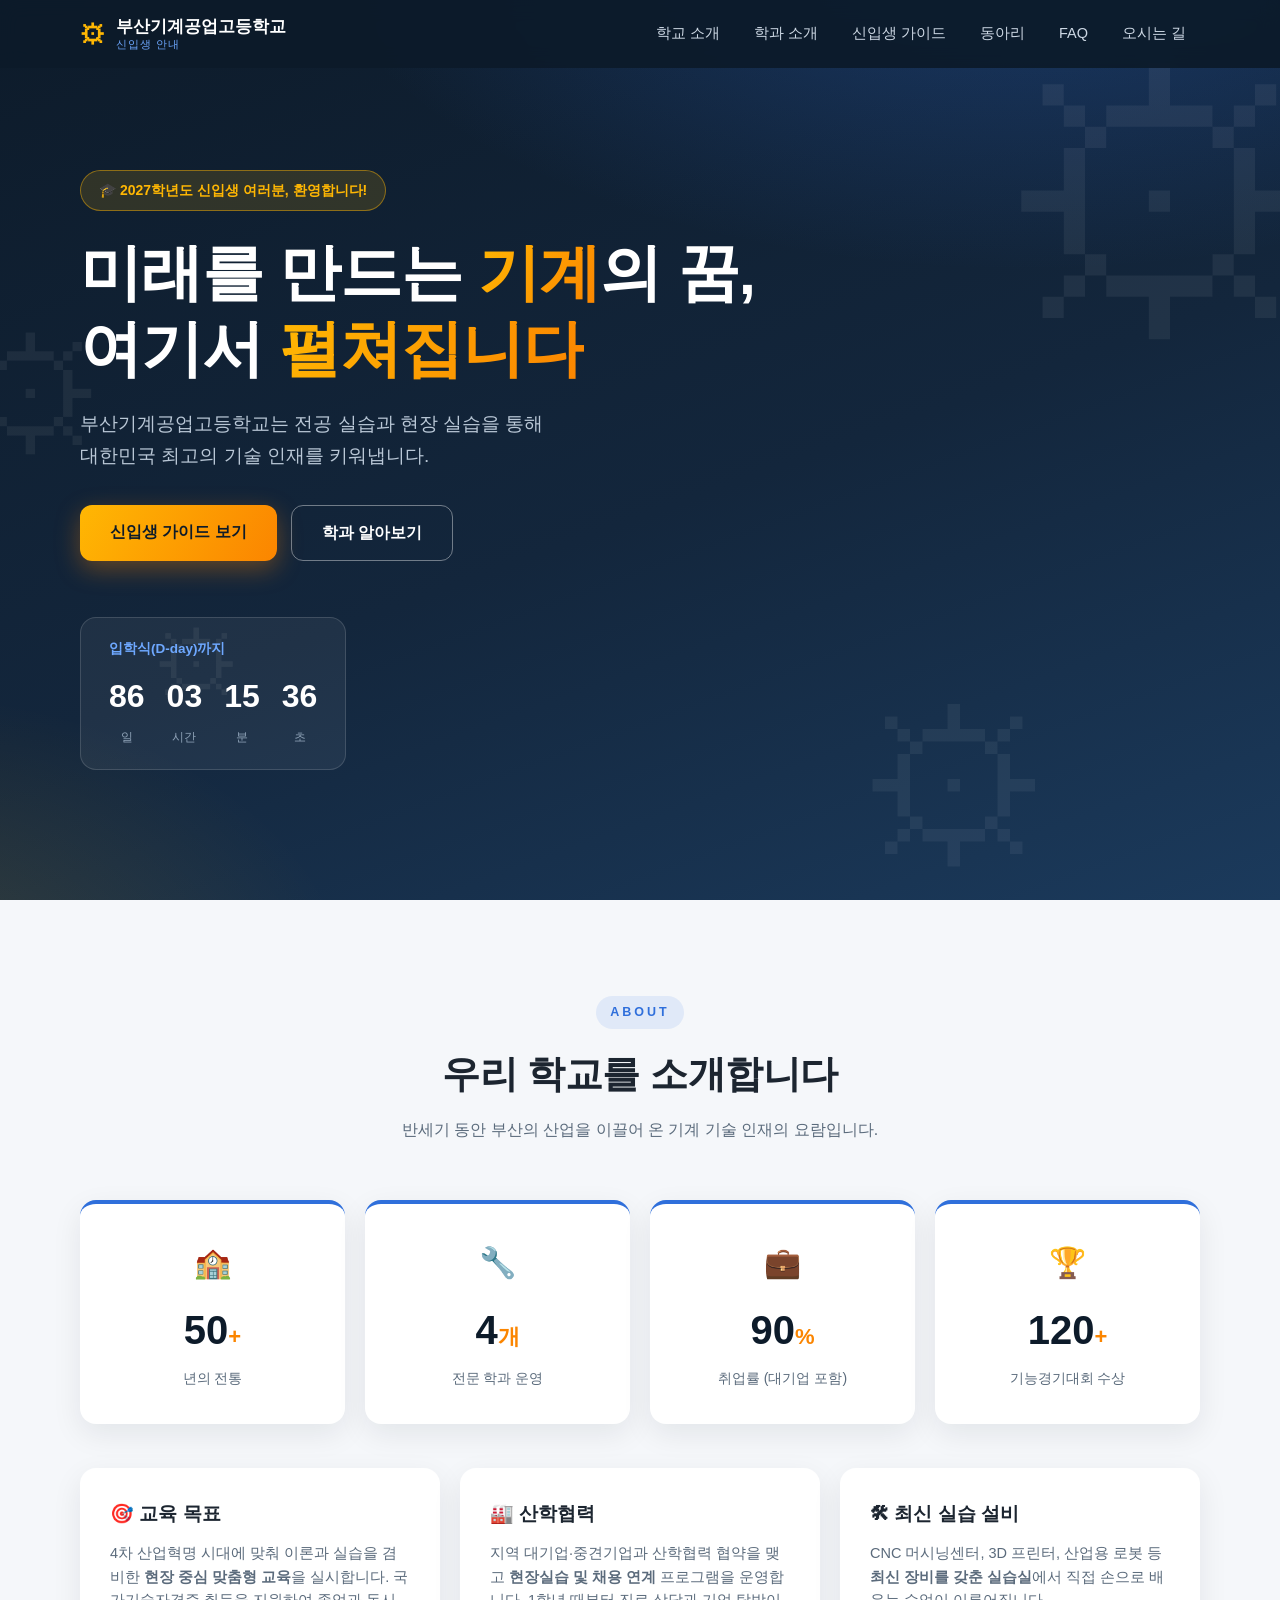
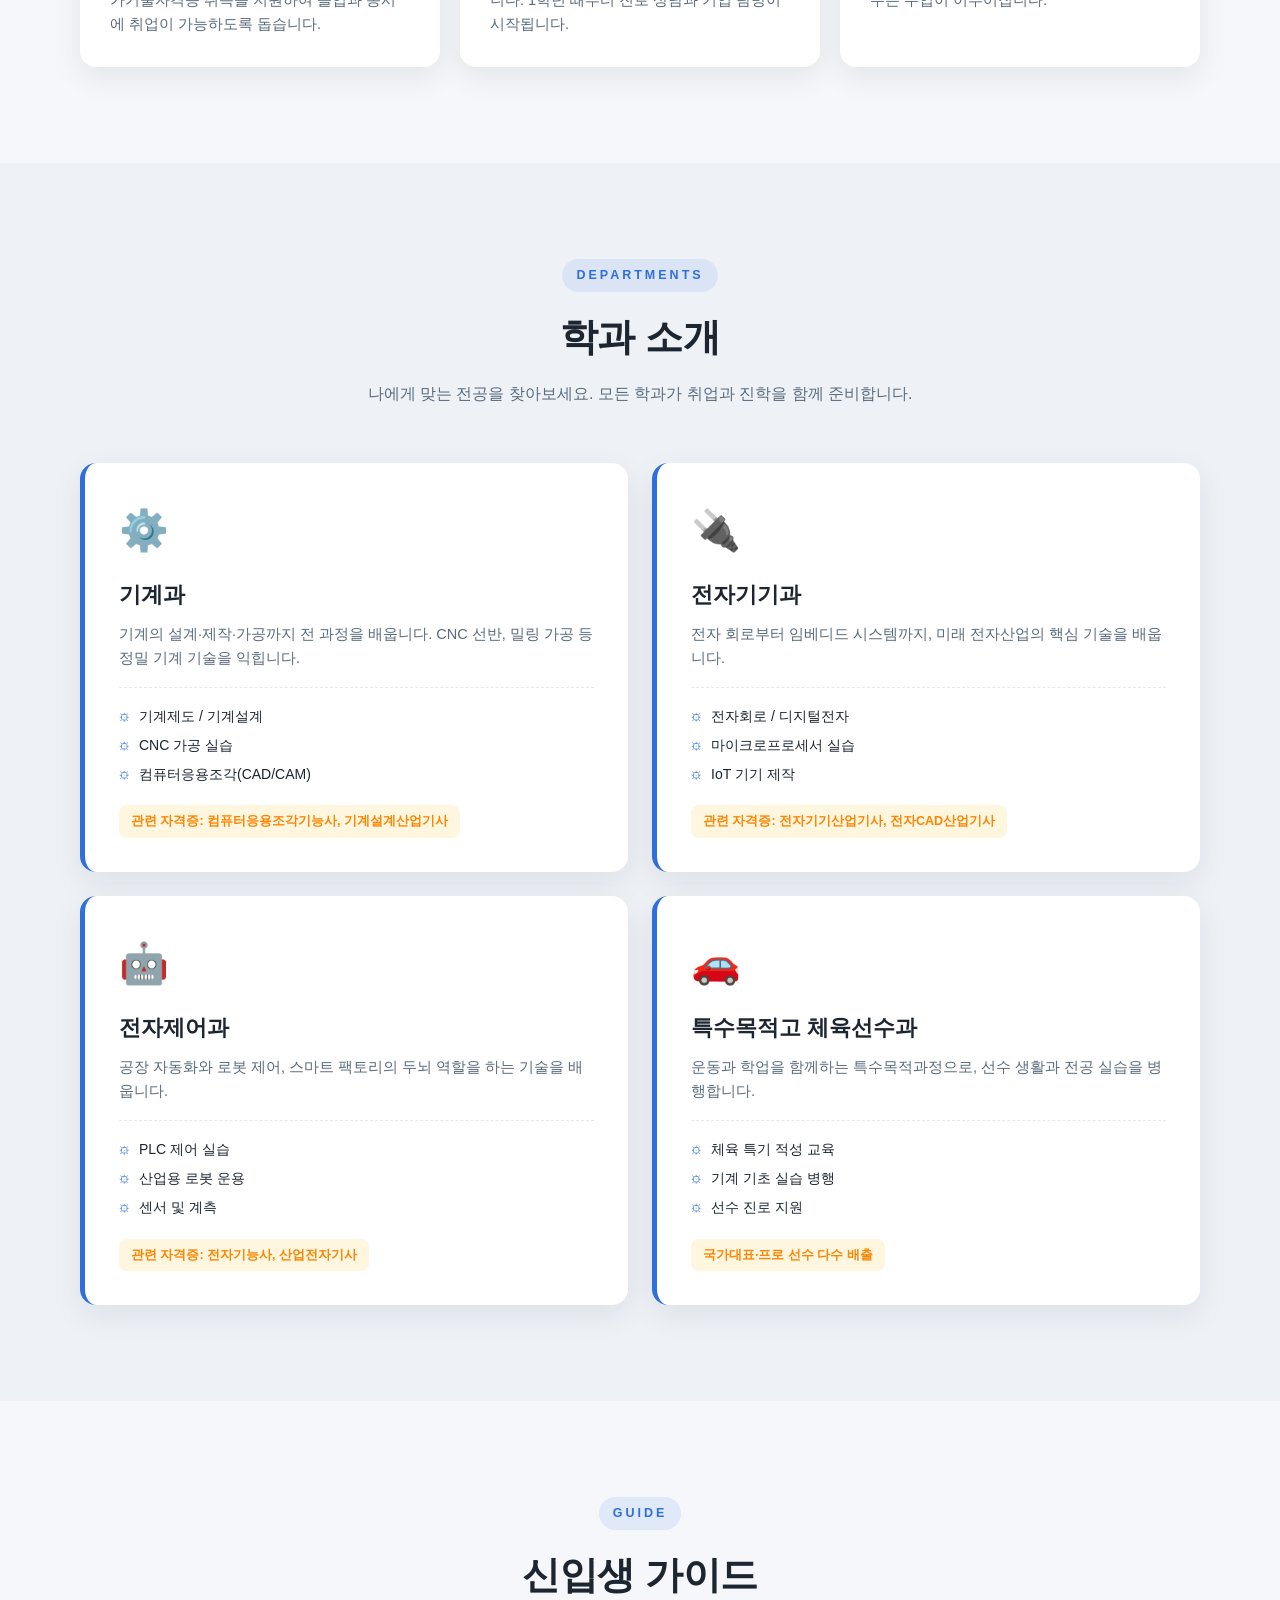
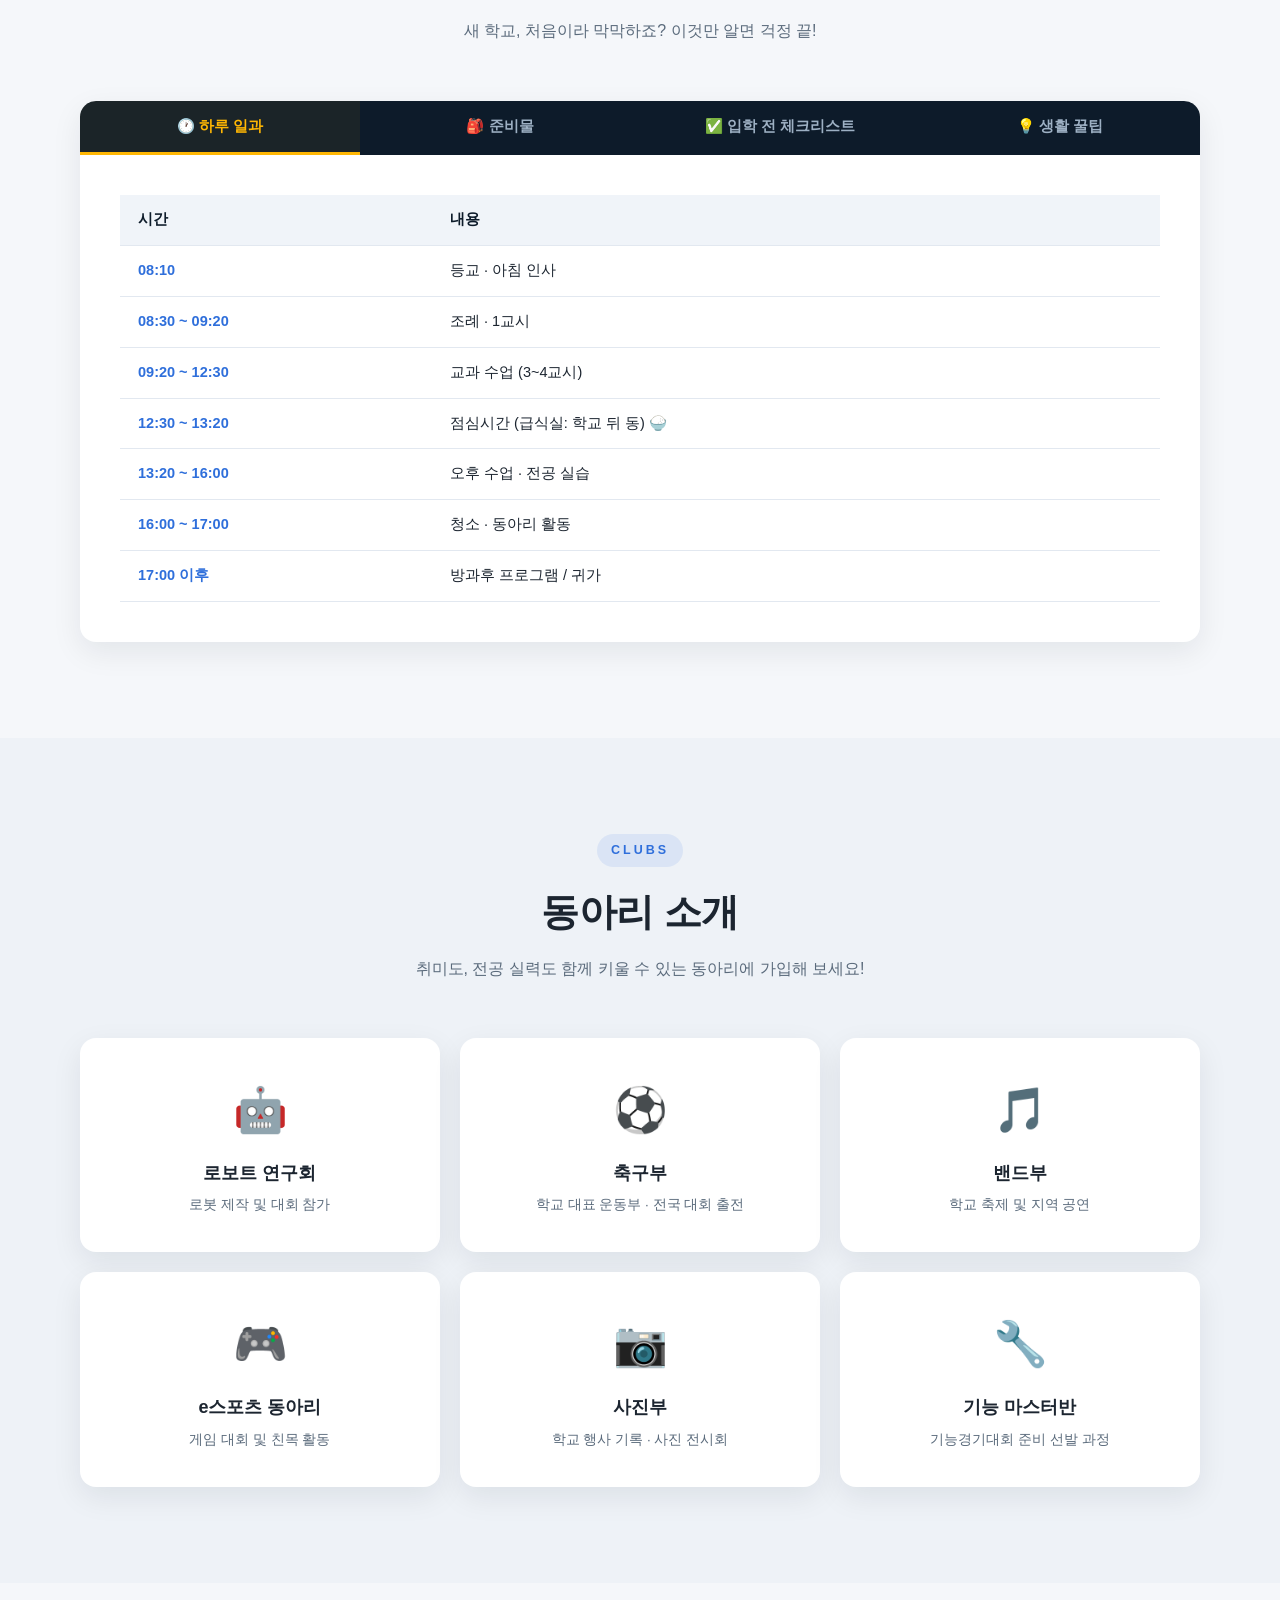
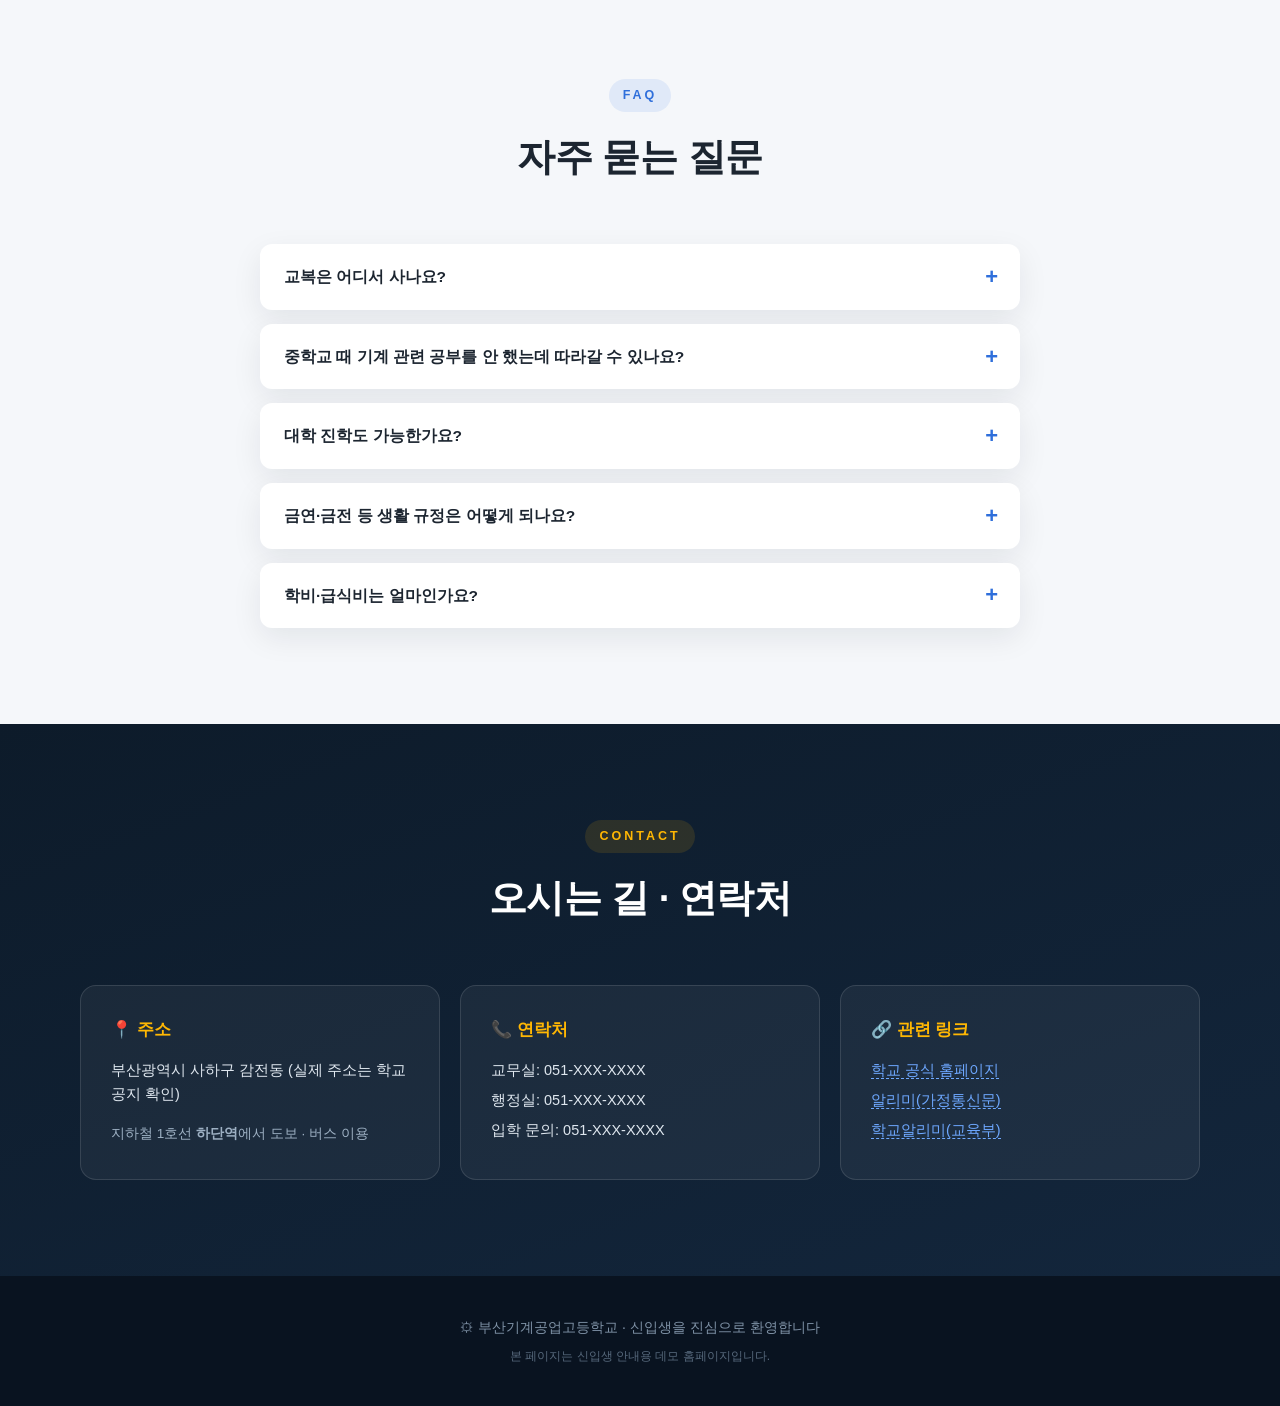
==== index.html @ 3a6fbd71 "Add files via upload" ====
<!DOCTYPE html>
<html lang="ko">
<head>
  <meta charset="UTF-8" />
  <meta name="viewport" content="width=device-width, initial-scale=1.0" />
  <title>부산기계공업고등학교 - 신입생 안내</title>
  <meta name="description" content="부산기계공업고등학교에 입학하는 신입생을 위한 안내 홈페이지" />
  <link rel="stylesheet" href="style.css" />
</head>
<body>

  <!-- ===== 상단 내비게이션 ===== -->
  <header class="navbar" id="navbar">
    <div class="container nav-inner">
      <a href="#home" class="logo">
        <span class="logo-gear">⚙</span>
        <span class="logo-text">부산기계공업고등학교<small>신입생 안내</small></span>
      </a>
      <nav class="nav-menu" id="navMenu">
        <a href="#about" class="nav-link">학교 소개</a>
        <a href="#departments" class="nav-link">학과 소개</a>
        <a href="#guide" class="nav-link">신입생 가이드</a>
        <a href="#clubs" class="nav-link">동아리</a>
        <a href="#faq" class="nav-link">FAQ</a>
        <a href="#contact" class="nav-link">오시는 길</a>
      </nav>
      <button class="hamburger" id="hamburger" aria-label="메뉴 열기">
        <span></span><span></span><span></span>
      </button>
    </div>
  </header>

  <!-- ===== 히어로 ===== -->
  <section class="hero" id="home">
    <div class="hero-gears" aria-hidden="true">
      <span class="gear gear-1">⚙</span>
      <span class="gear gear-2">⚙</span>
      <span class="gear gear-3">⚙</span>
      <span class="gear gear-4">⚙</span>
    </div>
    <div class="container hero-inner">
      <p class="hero-badge">🎓 2027학년도 신입생 여러분, 환영합니다!</p>
      <h1 class="hero-title">
        미래를 만드는 <em>기계</em>의 꿈,<br />
        여기서 <em>펼쳐집니다</em>
      </h1>
      <p class="hero-sub">
        부산기계공업고등학교는 전공 실습과 현장 실습을 통해<br />
        대한민국 최고의 기술 인재를 키워냅니다.
      </p>
      <div class="hero-actions">
        <a href="#guide" class="btn btn-primary">신입생 가이드 보기</a>
        <a href="#departments" class="btn btn-ghost">학과 알아보기</a>
      </div>

      <!-- 개학 카운트다운 -->
      <div class="countdown-box reveal">
        <p class="countdown-label">입학식(D-day)까지</p>
        <div class="countdown" id="countdown">
          <div class="cd-item"><strong id="cdDays">--</strong><span>일</span></div>
          <div class="cd-item"><strong id="cdHours">--</strong><span>시간</span></div>
          <div class="cd-item"><strong id="cdMin">--</strong><span>분</span></div>
          <div class="cd-item"><strong id="cdSec">--</strong><span>초</span></div>
        </div>
      </div>
    </div>
  </section>

  <!-- ===== 학교 소개 ===== -->
  <section class="section" id="about">
    <div class="container">
      <div class="section-head reveal">
        <span class="section-tag">ABOUT</span>
        <h2 class="section-title">우리 학교를 소개합니다</h2>
        <p class="section-desc">
          반세기 동안 부산의 산업을 이끌어 온 기계 기술 인재의 요람입니다.
        </p>
      </div>

      <div class="stats-grid">
        <div class="stat-card reveal">
          <span class="stat-icon">🏫</span>
          <strong class="stat-num" data-count="50">0</strong><span class="stat-plus">+</span>
          <p>년의 전통</p>
        </div>
        <div class="stat-card reveal">
          <span class="stat-icon">🔧</span>
          <strong class="stat-num" data-count="4">0</strong><span class="stat-plus">개</span>
          <p>전문 학과 운영</p>
        </div>
        <div class="stat-card reveal">
          <span class="stat-icon">💼</span>
          <strong class="stat-num" data-count="90">0</strong><span class="stat-plus">%</span>
          <p>취업률 (대기업 포함)</p>
        </div>
        <div class="stat-card reveal">
          <span class="stat-icon">🏆</span>
          <strong class="stat-num" data-count="120">0</strong><span class="stat-plus">+</span>
          <p>기능경기대회 수상</p>
        </div>
      </div>

      <div class="about-grid">
        <div class="about-card reveal">
          <h3>🎯 교육 목표</h3>
          <p>4차 산업혁명 시대에 맞춰 이론과 실습을 겸비한 <strong>현장 중심 맞춤형 교육</strong>을 실시합니다. 국가기술자격증 취득을 지원하여 졸업과 동시에 취업이 가능하도록 돕습니다.</p>
        </div>
        <div class="about-card reveal">
          <h3>🏭 산학협력</h3>
          <p>지역 대기업·중견기업과 산학협력 협약을 맺고 <strong>현장실습 및 채용 연계</strong> 프로그램을 운영합니다. 1학년 때부터 진로 상담과 기업 탐방이 시작됩니다.</p>
        </div>
        <div class="about-card reveal">
          <h3>🛠 최신 실습 설비</h3>
          <p>CNC 머시닝센터, 3D 프린터, 산업용 로봇 등 <strong>최신 장비를 갖춘 실습실</strong>에서 직접 손으로 배우는 수업이 이루어집니다.</p>
        </div>
      </div>
    </div>
  </section>

  <!-- ===== 학과 소개 ===== -->
  <section class="section section-alt" id="departments">
    <div class="container">
      <div class="section-head reveal">
        <span class="section-tag">DEPARTMENTS</span>
        <h2 class="section-title">학과 소개</h2>
        <p class="section-desc">나에게 맞는 전공을 찾아보세요. 모든 학과가 취업과 진학을 함께 준비합니다.</p>
      </div>

      <div class="dept-grid">
        <article class="dept-card reveal">
          <div class="dept-icon">⚙️</div>
          <h3>기계과</h3>
          <p>기계의 설계·제작·가공까지 전 과정을 배웁니다. CNC 선반, 밀링 가공 등 정밀 기계 기술을 익힙니다.</p>
          <ul>
            <li>기계제도 / 기계설계</li>
            <li>CNC 가공 실습</li>
            <li>컴퓨터응용조각(CAD/CAM)</li>
          </ul>
          <span class="dept-tag">관련 자격증: 컴퓨터응용조각기능사, 기계설계산업기사</span>
        </article>

        <article class="dept-card reveal">
          <div class="dept-icon">🔌</div>
          <h3>전자기기과</h3>
          <p>전자 회로부터 임베디드 시스템까지, 미래 전자산업의 핵심 기술을 배웁니다.</p>
          <ul>
            <li>전자회로 / 디지털전자</li>
            <li>마이크로프로세서 실습</li>
            <li>IoT 기기 제작</li>
          </ul>
          <span class="dept-tag">관련 자격증: 전자기기산업기사, 전자CAD산업기사</span>
        </article>

        <article class="dept-card reveal">
          <div class="dept-icon">🤖</div>
          <h3>전자제어과</h3>
          <p>공장 자동화와 로봇 제어, 스마트 팩토리의 두뇌 역할을 하는 기술을 배웁니다.</p>
          <ul>
            <li>PLC 제어 실습</li>
            <li>산업용 로봇 운용</li>
            <li>센서 및 계측</li>
          </ul>
          <span class="dept-tag">관련 자격증: 전자기능사, 산업전자기사</span>
        </article>

        <article class="dept-card reveal">
          <div class="dept-icon">🚗</div>
          <h3>특수목적고 체육선수과</h3>
          <p>운동과 학업을 함께하는 특수목적과정으로, 선수 생활과 전공 실습을 병행합니다.</p>
          <ul>
            <li>체육 특기 적성 교육</li>
            <li>기계 기초 실습 병행</li>
            <li>선수 진로 지원</li>
          </ul>
          <span class="dept-tag">국가대표·프로 선수 다수 배출</span>
        </article>
      </div>
    </div>
  </section>

  <!-- ===== 신입생 가이드 (탭) ===== -->
  <section class="section" id="guide">
    <div class="container">
      <div class="section-head reveal">
        <span class="section-tag">GUIDE</span>
        <h2 class="section-title">신입생 가이드</h2>
        <p class="section-desc">새 학교, 처음이라 막막하죠? 이것만 알면 걱정 끝!</p>
      </div>

      <div class="tabs reveal">
        <div class="tab-buttons" role="tablist">
          <button class="tab-btn active" data-tab="tab1">🕐 하루 일과</button>
          <button class="tab-btn" data-tab="tab2">🎒 준비물</button>
          <button class="tab-btn" data-tab="tab3">✅ 입학 전 체크리스트</button>
          <button class="tab-btn" data-tab="tab4">💡 생활 꿀팁</button>
        </div>

        <div class="tab-panel active" id="tab1">
          <table class="timetable">
            <tr><th>시간</th><th>내용</th></tr>
            <tr><td>08:10</td><td>등교 · 아침 인사</td></tr>
            <tr><td>08:30 ~ 09:20</td><td>조례 · 1교시</td></tr>
            <tr><td>09:20 ~ 12:30</td><td>교과 수업 (3~4교시)</td></tr>
            <tr><td>12:30 ~ 13:20</td><td>점심시간 (급식실: 학교 뒤 동) 🍚</td></tr>
            <tr><td>13:20 ~ 16:00</td><td>오후 수업 · 전공 실습</td></tr>
            <tr><td>16:00 ~ 17:00</td><td>청소 · 동아리 활동</td></tr>
            <tr><td>17:00 이후</td><td>방과후 프로그램 / 귀가</td></tr>
          </table>
        </div>

        <div class="tab-panel" id="tab2">
          <ul class="check-list">
            <li>🏫 교복 (지정 복장 · 겨울/여름)</li>
            <li>👟 실습용 안전화 · 작업복 (실습실 지정)</li>
            <li>📝 필통, 노트 등 기본 문구류</li>
            <li>🪪 신분증, 입학허가서 사본</li>
            <li>💰 급식비 납부 (학교 안내 공지 확인)</li>
            <li>📱 학교 홈페이지 · 알리미 앱 설치</li>
          </ul>
          <p class="tab-note">※ 안전화·작업복은 실습 안전을 위해 반드시 착용해야 합니다!</p>
        </div>

        <div class="tab-panel" id="tab3">
          <ul class="check-list">
            <li>입학식 일시 확인 (본 홈페이지 상단 카운트다운 참고)</li>
            <li>반 배정 결과 확인 (입학생 알리미 공지)</li>
            <li>교복·체육복 주문 (지정 업체, 입학 전 주문)</li>
            <li>예비 중1 → 신입생 오리엔테이션 참석</li>
            <li>기초 학력 진단 자료 제출 (안내문 확인)</li>
            <li>학교 앱 가입 및 학부모 연락처 등록</li>
          </ul>
        </div>

        <div class="tab-panel" id="tab4">
          <div class="tip-grid">
            <div class="tip-card"><strong>🤝 선배에게 물어보기</strong><p>1학년 부장선생님, 담임선생님, 그리고 2·3학년 선배들이 항상 도와줄 준비가 되어 있습니다.</p></div>
            <div class="tip-card"><strong>🥘 급식 신청</strong><p>월초에 급식 신청을 하며, 잔반 줄이기 캠페인에 함께 참여해 주세요.</p></div>
            <div class="tip-card"><strong>🛡 안전 수칙</strong><p>실습실에서는 지정된 보호구를 반드시 착용하고 선생님 지시를 따라야 합니다.</p></div>
            <div class="tip-card"><strong>📚 자격증 미리 준비</strong><p>1학년 때부터 방과후 자격증반을 활용하면 졸업 전 취업이 한결 수월해집니다.</p></div>
          </div>
        </div>
      </div>
    </div>
  </section>

  <!-- ===== 동아리 ===== -->
  <section class="section section-alt" id="clubs">
    <div class="container">
      <div class="section-head reveal">
        <span class="section-tag">CLUBS</span>
        <h2 class="section-title">동아리 소개</h2>
        <p class="section-desc">취미도, 전공 실력도 함께 키울 수 있는 동아리에 가입해 보세요!</p>
      </div>

      <div class="club-grid">
        <div class="club-card reveal"><span class="club-emoji">🤖</span><h3>로보트 연구회</h3><p>로봇 제작 및 대회 참가</p></div>
        <div class="club-card reveal"><span class="club-emoji">⚽</span><h3>축구부</h3><p>학교 대표 운동부 · 전국 대회 출전</p></div>
        <div class="club-card reveal"><span class="club-emoji">🎵</span><h3>밴드부</h3><p>학교 축제 및 지역 공연</p></div>
        <div class="club-card reveal"><span class="club-emoji">🎮</span><h3>e스포츠 동아리</h3><p>게임 대회 및 친목 활동</p></div>
        <div class="club-card reveal"><span class="club-emoji">📷</span><h3>사진부</h3><p>학교 행사 기록 · 사진 전시회</p></div>
        <div class="club-card reveal"><span class="club-emoji">🔧</span><h3>기능 마스터반</h3><p>기능경기대회 준비 선발 과정</p></div>
      </div>
    </div>
  </section>

  <!-- ===== FAQ ===== -->
  <section class="section" id="faq">
    <div class="container container-narrow">
      <div class="section-head reveal">
        <span class="section-tag">FAQ</span>
        <h2 class="section-title">자주 묻는 질문</h2>
      </div>

      <div class="faq-list">
        <details class="faq-item reveal">
          <summary>교복은 어디서 사나요?</summary>
          <p>입학 전 학교에서 안내하는 지정 업체를 통해 주문합니다. 입학식 전 오리엔테이션 때 자세한 안내가 이루어지니 공지를 확인해 주세요.</p>
        </details>
        <details class="faq-item reveal">
          <summary>중학교 때 기계 관련 공부를 안 했는데 따라갈 수 있나요?</summary>
          <p>걱정하지 마세요! 1학년 때 기초 과정부터 차근차근 배우며, 실습 중심 수업으로 누구나 쉽게 시작할 수 있습니다.</p>
        </details>
        <details class="faq-item reveal">
          <summary>대학 진학도 가능한가요?</summary>
          <p>네. 취업과 진학을 모두 지원합니다. 산업기사 자격 취득 시 대학 입시 가점·특전이 있으며, 매년 대학 진학생도 배출하고 있습니다.</p>
        </details>
        <details class="faq-item reveal">
          <summary>금연·금전 등 생활 규정은 어떻게 되나요?</summary>
          <p>흡연·음주·전자담배는 절대 금지이며, 학교 내 전자기기 사용은 담임 선생님 안내에 따릅니다. 자세한 사항은 학생생활규정을 참고하세요.</p>
        </details>
        <details class="faq-item reveal">
          <summary>학비·급식비는 얼마인가요?</summary>
          <p>고교 무상교육 정책에 따라 수업료는 무상이며, 급식비만 학기 초에 납부합니다. 세부 금액은 입학 전 안내문을 확인해 주세요.</p>
        </details>
      </div>
    </div>
  </section>

  <!-- ===== 오시는 길 / 연락처 ===== -->
  <section class="section section-dark" id="contact">
    <div class="container">
      <div class="section-head reveal">
        <span class="section-tag">CONTACT</span>
        <h2 class="section-title">오시는 길 · 연락처</h2>
      </div>

      <div class="contact-grid">
        <div class="contact-card reveal">
          <h3>📍 주소</h3>
          <p>부산광역시 사하구 감전동 (실제 주소는 학교 공지 확인)</p>
          <p class="contact-sub">지하철 1호선 <strong>하단역</strong>에서 도보 · 버스 이용</p>
        </div>
        <div class="contact-card reveal">
          <h3>📞 연락처</h3>
          <ul>
            <li>교무실: 051-XXX-XXXX</li>
            <li>행정실: 051-XXX-XXXX</li>
            <li>입학 문의: 051-XXX-XXXX</li>
          </ul>
        </div>
        <div class="contact-card reveal">
          <h3>🔗 관련 링크</h3>
          <ul>
            <li><a href="#" class="link">학교 공식 홈페이지</a></li>
            <li><a href="#" class="link">알리미(가정통신문)</a></li>
            <li><a href="#" class="link">학교알리미(교육부)</a></li>
          </ul>
        </div>
      </div>
    </div>
  </section>

  <!-- ===== 푸터 ===== -->
  <footer class="footer">
    <div class="container">
      <p>⚙ 부산기계공업고등학교 · 신입생을 진심으로 환영합니다</p>
      <p class="footer-sub">본 페이지는 신입생 안내용 데모 홈페이지입니다.</p>
    </div>
  </footer>

  <button class="to-top" id="toTop" aria-label="맨 위로">↑</button>

  <script src="script.js"></script>
</body>
</html>
---- style.css ----
/* =========================================
   부산기계공업고등학교 신입생 안내 홈페이지
   ========================================= */
:root {
  --navy: #0d1b2a;
  --navy-2: #13263c;
  --steel: #1b3a5c;
  --blue: #2f6fdb;
  --blue-light: #6ea8ff;
  --amber: #ffb703;
  --amber-dark: #fb8500;
  --bg: #f5f7fa;
  --card: #ffffff;
  --text: #1c2530;
  --text-sub: #5b6b7c;
  --line: #e2e8f0;
  --radius: 16px;
  --shadow: 0 10px 30px rgba(13, 27, 42, 0.08);
}

* { margin: 0; padding: 0; box-sizing: border-box; }

html { scroll-behavior: smooth; }

body {
  font-family: "Pretendard", "Noto Sans KR", -apple-system, "Malgun Gothic", sans-serif;
  color: var(--text);
  background: var(--bg);
  line-height: 1.65;
}

img { max-width: 100%; }
a { text-decoration: none; color: inherit; }
ul { list-style: none; }

.container {
  width: min(1120px, 92%);
  margin: 0 auto;
}
.container-narrow { width: min(760px, 92%); }

/* ===== 내비게이션 ===== */
.navbar {
  position: fixed;
  top: 0; left: 0; right: 0;
  z-index: 100;
  background: rgba(13, 27, 42, 0.92);
  backdrop-filter: blur(10px);
  transition: box-shadow 0.3s, background 0.3s;
}
.navbar.scrolled { box-shadow: 0 4px 20px rgba(0, 0, 0, 0.35); }

.nav-inner {
  display: flex;
  align-items: center;
  justify-content: space-between;
  height: 68px;
}

.logo {
  display: flex;
  align-items: center;
  gap: 10px;
  color: #fff;
  font-weight: 700;
}
.logo-gear {
  font-size: 26px;
  color: var(--amber);
  display: inline-block;
  animation: spin 8s linear infinite;
}
@keyframes spin { to { transform: rotate(360deg); } }

.logo-text { font-size: 17px; line-height: 1.2; display: flex; flex-direction: column; }
.logo-text small { font-size: 11px; font-weight: 400; color: var(--blue-light); letter-spacing: 1px; }

.nav-menu { display: flex; gap: 6px; }
.nav-link {
  color: #cdd8e4;
  font-size: 14.5px;
  font-weight: 500;
  padding: 8px 14px;
  border-radius: 8px;
  transition: color 0.2s, background 0.2s;
}
.nav-link:hover { color: #fff; background: rgba(255, 255, 255, 0.08); }
.nav-link.active { color: var(--amber); }

.hamburger {
  display: none;
  flex-direction: column;
  gap: 5px;
  background: none;
  border: none;
  cursor: pointer;
  padding: 8px;
}
.hamburger span {
  width: 24px; height: 2.5px;
  background: #fff;
  border-radius: 2px;
  transition: 0.3s;
}
.hamburger.open span:nth-child(1) { transform: translateY(7.5px) rotate(45deg); }
.hamburger.open span:nth-child(2) { opacity: 0; }
.hamburger.open span:nth-child(3) { transform: translateY(-7.5px) rotate(-45deg); }

/* ===== 히어로 ===== */
.hero {
  position: relative;
  min-height: 100vh;
  display: flex;
  align-items: center;
  background:
    radial-gradient(1200px 600px at 80% -10%, rgba(47, 111, 219, 0.35), transparent 60%),
    radial-gradient(800px 500px at -10% 110%, rgba(255, 183, 3, 0.15), transparent 60%),
    linear-gradient(160deg, var(--navy) 0%, var(--navy-2) 55%, var(--steel) 100%);
  color: #fff;
  overflow: hidden;
  padding: 120px 0 80px;
}

.hero-gears { position: absolute; inset: 0; pointer-events: none; }
.gear {
  position: absolute;
  color: rgba(255, 255, 255, 0.06);
  animation: spin 30s linear infinite;
}
.gear-1 { font-size: 340px; top: -80px; right: -60px; }
.gear-2 { font-size: 200px; bottom: -50px; right: 220px; animation-direction: reverse; animation-duration: 22s; }
.gear-3 { font-size: 150px; top: 30%; left: -40px; animation-duration: 26s; }
.gear-4 { font-size: 90px; bottom: 18%; left: 12%; animation-direction: reverse; animation-duration: 18s; }

.hero-inner { position: relative; z-index: 1; }

.hero-badge {
  display: inline-block;
  background: rgba(255, 183, 3, 0.14);
  border: 1px solid rgba(255, 183, 3, 0.45);
  color: var(--amber);
  font-size: 14px;
  font-weight: 600;
  padding: 8px 18px;
  border-radius: 999px;
  margin-bottom: 24px;
}

.hero-title {
  font-size: clamp(34px, 6vw, 62px);
  font-weight: 800;
  line-height: 1.22;
  letter-spacing: -1px;
}
.hero-title em {
  font-style: normal;
  color: var(--amber);
  background: linear-gradient(120deg, var(--amber), var(--amber-dark));
  -webkit-background-clip: text;
  background-clip: text;
  -webkit-text-fill-color: transparent;
}

.hero-sub {
  margin-top: 22px;
  font-size: clamp(15px, 2vw, 19px);
  color: #b9c7d6;
}

.hero-actions { display: flex; gap: 14px; margin-top: 34px; flex-wrap: wrap; }

.btn {
  display: inline-block;
  padding: 14px 30px;
  border-radius: 12px;
  font-size: 15.5px;
  font-weight: 700;
  transition: transform 0.2s, box-shadow 0.2s, background 0.2s;
}
.btn-primary {
  background: linear-gradient(120deg, var(--amber), var(--amber-dark));
  color: var(--navy);
  box-shadow: 0 8px 24px rgba(251, 133, 0, 0.35);
}
.btn-primary:hover { transform: translateY(-3px); box-shadow: 0 12px 30px rgba(251, 133, 0, 0.45); }
.btn-ghost {
  border: 1.5px solid rgba(255, 255, 255, 0.4);
  color: #fff;
}
.btn-ghost:hover { background: rgba(255, 255, 255, 0.1); transform: translateY(-3px); }

/* 카운트다운 */
.countdown-box {
  margin-top: 56px;
  display: inline-block;
  background: rgba(255, 255, 255, 0.06);
  border: 1px solid rgba(255, 255, 255, 0.14);
  border-radius: var(--radius);
  padding: 20px 28px;
}
.countdown-label { font-size: 13.5px; color: var(--blue-light); font-weight: 600; margin-bottom: 10px; }
.countdown { display: flex; gap: 22px; }
.cd-item { text-align: center; }
.cd-item strong {
  display: block;
  font-size: 32px;
  font-weight: 800;
  color: #fff;
  font-variant-numeric: tabular-nums;
}
.cd-item span { font-size: 12px; color: #8fa3b8; }

/* ===== 공통 섹션 ===== */
.section { padding: 96px 0; }
.section-alt { background: #eef2f7; }
.section-dark {
  background: linear-gradient(160deg, var(--navy), var(--navy-2));
  color: #dfe7ef;
}
.section-dark .section-title { color: #fff; }
.section-dark .section-desc { color: #9db0c3; }

.section-head { text-align: center; margin-bottom: 56px; }
.section-tag {
  display: inline-block;
  font-size: 12.5px;
  font-weight: 800;
  letter-spacing: 3px;
  color: var(--blue);
  background: rgba(47, 111, 219, 0.1);
  padding: 6px 14px;
  border-radius: 999px;
  margin-bottom: 14px;
}
.section-dark .section-tag { color: var(--amber); background: rgba(255, 183, 3, 0.12); }
.section-title { font-size: clamp(26px, 4vw, 38px); font-weight: 800; letter-spacing: -0.5px; }
.section-desc { margin-top: 12px; color: var(--text-sub); font-size: 16px; }

/* ===== 학교 소개 ===== */
.stats-grid {
  display: grid;
  grid-template-columns: repeat(4, 1fr);
  gap: 20px;
  margin-bottom: 44px;
}
.stat-card {
  background: var(--card);
  border-radius: var(--radius);
  box-shadow: var(--shadow);
  text-align: center;
  padding: 34px 16px;
  border-top: 4px solid var(--blue);
  transition: transform 0.25s;
}
.stat-card:hover { transform: translateY(-6px); }
.stat-icon { font-size: 30px; display: block; margin-bottom: 10px; }
.stat-num { font-size: 40px; font-weight: 800; color: var(--navy); font-variant-numeric: tabular-nums; }
.stat-plus { font-size: 22px; font-weight: 800; color: var(--amber-dark); }
.stat-card p { color: var(--text-sub); font-size: 14px; margin-top: 4px; }

.about-grid {
  display: grid;
  grid-template-columns: repeat(3, 1fr);
  gap: 20px;
}
.about-card {
  background: var(--card);
  border-radius: var(--radius);
  box-shadow: var(--shadow);
  padding: 30px;
  transition: transform 0.25s;
}
.about-card:hover { transform: translateY(-6px); }
.about-card h3 { font-size: 19px; margin-bottom: 12px; }
.about-card p { font-size: 14.5px; color: var(--text-sub); }

/* ===== 학과 소개 ===== */
.dept-grid {
  display: grid;
  grid-template-columns: repeat(2, 1fr);
  gap: 24px;
}
.dept-card {
  background: var(--card);
  border-radius: var(--radius);
  box-shadow: var(--shadow);
  padding: 34px;
  border-left: 5px solid var(--blue);
  transition: transform 0.25s, border-color 0.25s;
}
.dept-card:hover { transform: translateY(-6px); border-left-color: var(--amber); }
.dept-icon { font-size: 40px; margin-bottom: 14px; }
.dept-card h3 { font-size: 22px; margin-bottom: 10px; }
.dept-card > p { font-size: 14.5px; color: var(--text-sub); margin-bottom: 16px; }
.dept-card ul {
  border-top: 1px dashed var(--line);
  padding-top: 14px;
  margin-bottom: 16px;
}
.dept-card li {
  font-size: 14px;
  color: var(--text);
  padding: 3px 0 3px 20px;
  position: relative;
}
.dept-card li::before {
  content: "⚙";
  position: absolute;
  left: 0;
  font-size: 11px;
  color: var(--blue);
  top: 6px;
}
.dept-tag {
  display: inline-block;
  font-size: 12.5px;
  font-weight: 600;
  color: var(--amber-dark);
  background: rgba(255, 183, 3, 0.12);
  padding: 6px 12px;
  border-radius: 8px;
}

/* ===== 신입생 가이드 (탭) ===== */
.tabs { background: var(--card); border-radius: var(--radius); box-shadow: var(--shadow); overflow: hidden; }
.tab-buttons {
  display: flex;
  flex-wrap: wrap;
  background: var(--navy);
}
.tab-btn {
  flex: 1;
  min-width: 140px;
  padding: 16px 10px;
  background: none;
  border: none;
  color: #9db0c3;
  font-size: 14.5px;
  font-weight: 700;
  font-family: inherit;
  cursor: pointer;
  transition: 0.25s;
  border-bottom: 3px solid transparent;
}
.tab-btn:hover { color: #fff; background: rgba(255, 255, 255, 0.05); }
.tab-btn.active { color: var(--amber); border-bottom-color: var(--amber); background: rgba(255, 183, 3, 0.06); }

.tab-panel { display: none; padding: 40px; animation: fadeIn 0.35s ease; }
.tab-panel.active { display: block; }
@keyframes fadeIn { from { opacity: 0; transform: translateY(8px); } to { opacity: 1; transform: none; } }

.timetable { width: 100%; border-collapse: collapse; }
.timetable th, .timetable td {
  padding: 13px 18px;
  text-align: left;
  font-size: 14.5px;
  border-bottom: 1px solid var(--line);
}
.timetable th { background: #f0f4f9; color: var(--navy); font-weight: 700; }
.timetable tr:hover td { background: #f8fafc; }
.timetable td:first-child { font-weight: 700; color: var(--blue); white-space: nowrap; width: 30%; }

.check-list li {
  padding: 11px 14px;
  border-radius: 10px;
  font-size: 15px;
  transition: background 0.2s;
}
.check-list li:hover { background: #f0f4f9; }
.check-list li:nth-child(odd) { background: #f7f9fc; }
.tab-note { margin-top: 14px; font-size: 13.5px; color: var(--amber-dark); font-weight: 600; }

.tip-grid { display: grid; grid-template-columns: repeat(2, 1fr); gap: 16px; }
.tip-card {
  background: #f7f9fc;
  border: 1px solid var(--line);
  border-radius: 12px;
  padding: 20px;
}
.tip-card strong { display: block; margin-bottom: 6px; font-size: 15px; }
.tip-card p { font-size: 13.5px; color: var(--text-sub); }

/* ===== 동아리 ===== */
.club-grid {
  display: grid;
  grid-template-columns: repeat(3, 1fr);
  gap: 20px;
}
.club-card {
  background: var(--card);
  border-radius: var(--radius);
  box-shadow: var(--shadow);
  text-align: center;
  padding: 36px 20px;
  transition: transform 0.25s, box-shadow 0.25s;
}
.club-card:hover { transform: translateY(-8px); box-shadow: 0 16px 40px rgba(13, 27, 42, 0.14); }
.club-emoji { font-size: 44px; display: block; margin-bottom: 12px; }
.club-card h3 { font-size: 18px; margin-bottom: 6px; }
.club-card p { font-size: 13.5px; color: var(--text-sub); }

/* ===== FAQ ===== */
.faq-list { display: flex; flex-direction: column; gap: 14px; }
.faq-item {
  background: var(--card);
  border-radius: 12px;
  box-shadow: var(--shadow);
  overflow: hidden;
}
.faq-item summary {
  padding: 20px 24px;
  font-weight: 700;
  font-size: 15.5px;
  cursor: pointer;
  list-style: none;
  position: relative;
  padding-right: 52px;
  user-select: none;
}
.faq-item summary::-webkit-details-marker { display: none; }
.faq-item summary::after {
  content: "+";
  position: absolute;
  right: 22px;
  top: 50%;
  transform: translateY(-50%);
  font-size: 22px;
  color: var(--blue);
  transition: transform 0.25s;
}
.faq-item[open] summary::after { content: "−"; }
.faq-item p {
  padding: 0 24px 22px;
  font-size: 14.5px;
  color: var(--text-sub);
}

/* ===== 오시는 길 ===== */
.contact-grid {
  display: grid;
  grid-template-columns: repeat(3, 1fr);
  gap: 20px;
}
.contact-card {
  background: rgba(255, 255, 255, 0.05);
  border: 1px solid rgba(255, 255, 255, 0.12);
  border-radius: var(--radius);
  padding: 30px;
}
.contact-card h3 { font-size: 17px; color: var(--amber); margin-bottom: 12px; }
.contact-card p, .contact-card li { font-size: 14.5px; padding: 3px 0; }
.contact-sub { margin-top: 10px; color: #9db0c3; font-size: 13.5px !important; }
.link { color: var(--blue-light); border-bottom: 1px dashed var(--blue-light); }
.link:hover { color: var(--amber); border-color: var(--amber); }

/* ===== 푸터 ===== */
.footer {
  background: #091320;
  color: #7f92a6;
  text-align: center;
  padding: 40px 0;
  font-size: 14px;
}
.footer-sub { font-size: 12px; margin-top: 8px; color: #57697c; }

/* ===== 맨 위로 버튼 ===== */
.to-top {
  position: fixed;
  right: 26px;
  bottom: 26px;
  width: 48px; height: 48px;
  border: none;
  border-radius: 50%;
  background: var(--amber);
  color: var(--navy);
  font-size: 20px;
  font-weight: 800;
  cursor: pointer;
  opacity: 0;
  visibility: hidden;
  transform: translateY(10px);
  transition: 0.3s;
  box-shadow: 0 8px 20px rgba(251, 133, 0, 0.4);
  z-index: 90;
}
.to-top.show { opacity: 1; visibility: visible; transform: none; }
.to-top:hover { background: var(--amber-dark); }

/* ===== 스크롤 리빌 ===== */
.reveal {
  opacity: 0;
  transform: translateY(28px);
  transition: opacity 0.7s ease, transform 0.7s ease;
}
.reveal.visible { opacity: 1; transform: none; }

/* ===== 반응형 ===== */
@media (max-width: 900px) {
  .stats-grid, .about-grid, .contact-grid { grid-template-columns: repeat(2, 1fr); }
  .club-grid { grid-template-columns: repeat(2, 1fr); }
}

@media (max-width: 720px) {
  .hamburger { display: flex; }
  .nav-menu {
    position: fixed;
    top: 68px; left: 0; right: 0;
    flex-direction: column;
    background: var(--navy);
    padding: 16px 20px 24px;
    gap: 4px;
    transform: translateY(-130%);
    transition: transform 0.35s ease;
    box-shadow: 0 16px 30px rgba(0, 0, 0, 0.4);
  }
  .nav-menu.open { transform: none; }
  .nav-link { padding: 13px 16px; font-size: 15.5px; }

  .dept-grid, .tip-grid { grid-template-columns: 1fr; }
  .stats-grid { grid-template-columns: repeat(2, 1fr); gap: 14px; }
  .about-grid { grid-template-columns: 1fr; }
  .countdown { gap: 14px; }
  .cd-item strong { font-size: 26px; }
  .tab-panel { padding: 24px 18px; }
  .section { padding: 72px 0; }
  .hero { padding: 130px 0 60px; }
}

@media (max-width: 480px) {
  .stats-grid { grid-template-columns: 1fr 1fr; }
  .club-grid { grid-template-columns: 1fr; }
  .contact-grid { grid-template-columns: 1fr; }
  .logo-text { font-size: 14px; }
  .hero-actions .btn { width: 100%; text-align: center; }
}
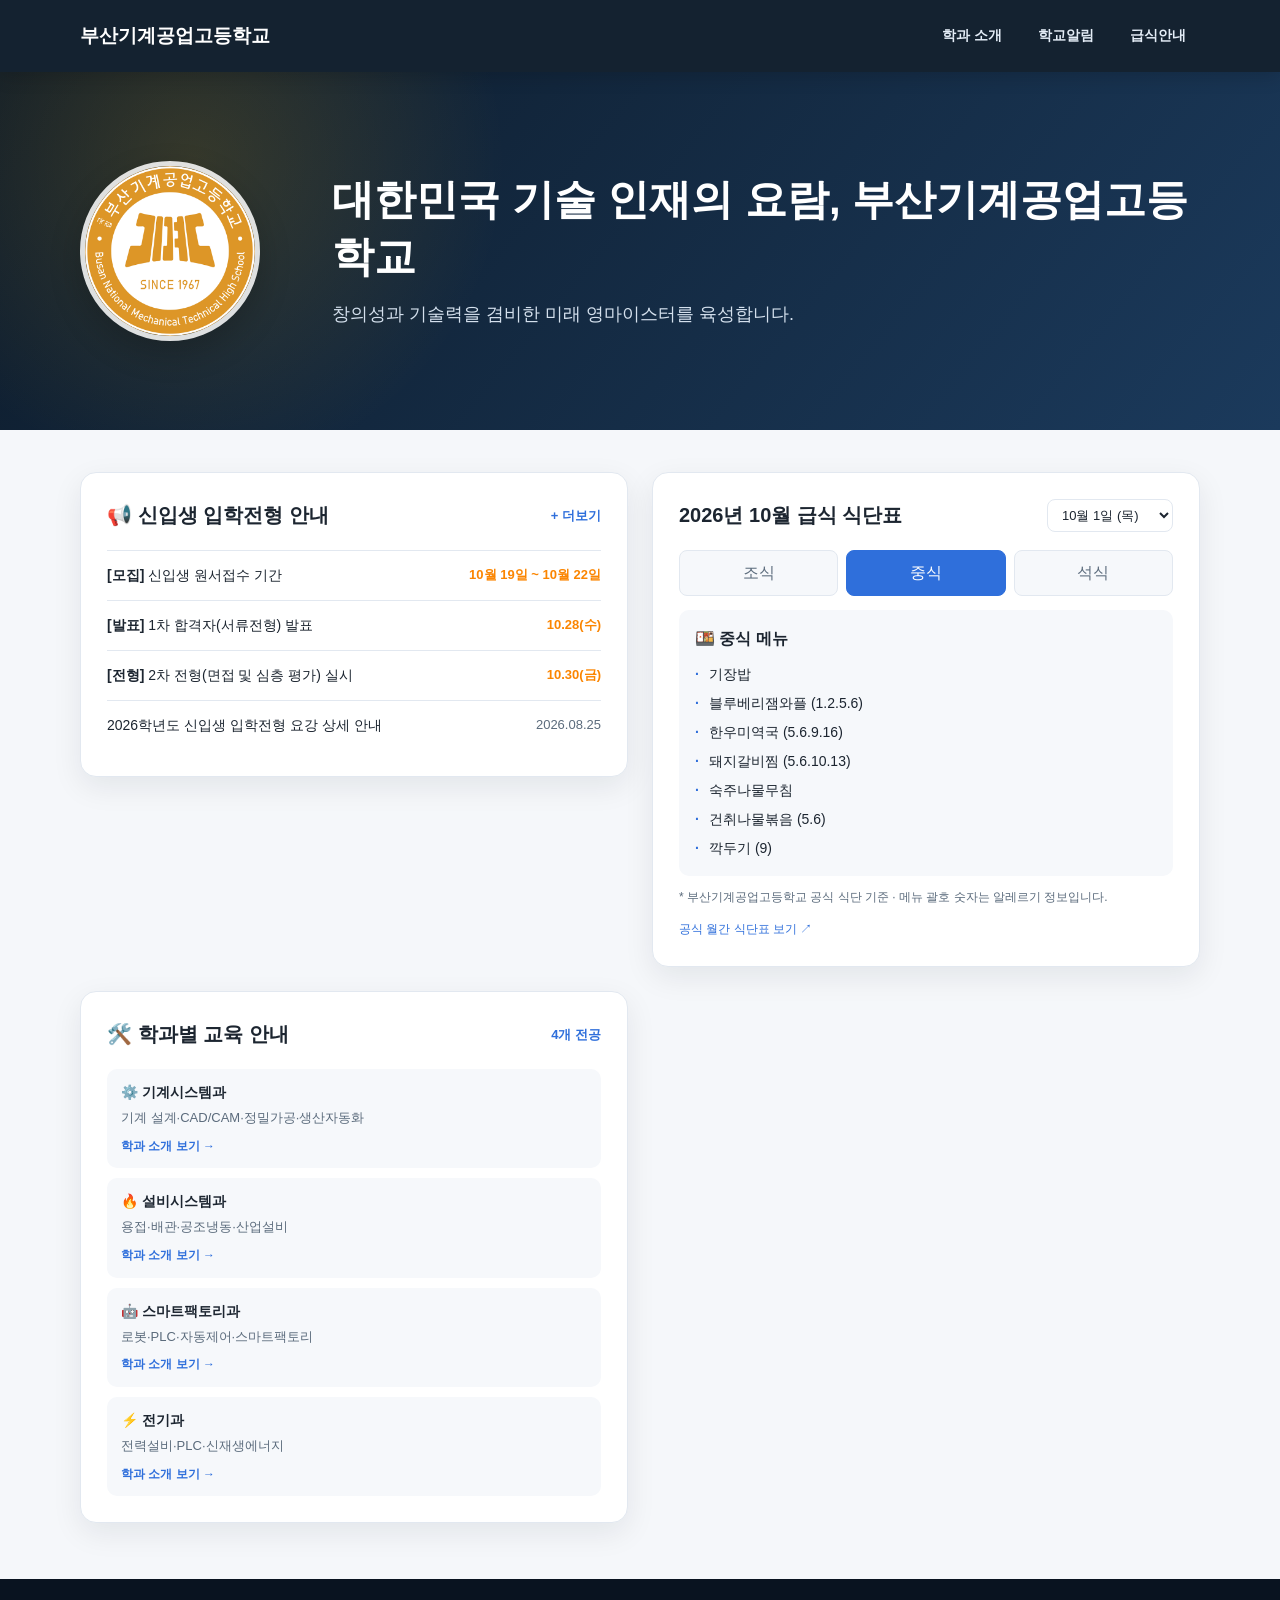
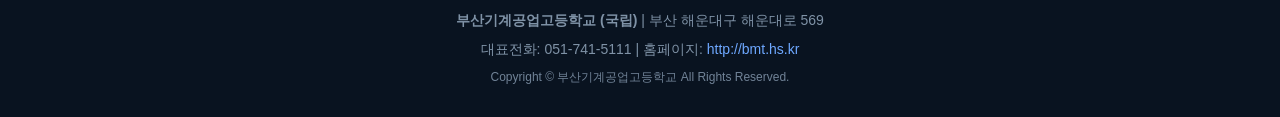
==== commit 0d268157: "sion sion" ====
--- a/index.html
+++ b/index.html
@@ -1,344 +1,132 @@
 <!DOCTYPE html>
 <html lang="ko">
 <head>
-  <meta charset="UTF-8" />
-  <meta name="viewport" content="width=device-width, initial-scale=1.0" />
-  <title>부산기계공업고등학교 - 신입생 안내</title>
-  <meta name="description" content="부산기계공업고등학교에 입학하는 신입생을 위한 안내 홈페이지" />
-  <link rel="stylesheet" href="style.css" />
+  <meta charset="UTF-8">
+  <meta name="viewport" content="width=device-width, initial-scale=1.0">
+  <title>부산기계공업고등학교 - 공식 홈페이지</title>
+  <link rel="stylesheet" href="style.css">
 </head>
 <body>
 
-  <!-- ===== 상단 내비게이션 ===== -->
-  <header class="navbar" id="navbar">
-    <div class="container nav-inner">
-      <a href="#home" class="logo">
-        <span class="logo-gear">⚙</span>
-        <span class="logo-text">부산기계공업고등학교<small>신입생 안내</small></span>
-      </a>
-      <nav class="nav-menu" id="navMenu">
-        <a href="#about" class="nav-link">학교 소개</a>
-        <a href="#departments" class="nav-link">학과 소개</a>
-        <a href="#guide" class="nav-link">신입생 가이드</a>
-        <a href="#clubs" class="nav-link">동아리</a>
-        <a href="#faq" class="nav-link">FAQ</a>
-        <a href="#contact" class="nav-link">오시는 길</a>
+  <!-- 상단 헤더 및 대메뉴 -->
+  <header class="header">
+    <div class="container header-container">
+      <h1 class="logo"><a href="index.html">부산기계공업고등학교</a></h1>
+      <nav class="gnb" id="mainNav">
+        <ul>
+          <li class="dropdown">
+            <a href="#departments">학과 소개</a>
+            <ul class="dropdown-menu">
+              <li><a href="dept-mech.html">기계시스템과</a></li>
+              <li><a href="dept-plant.html">설비시스템과</a></li>
+              <li><a href="dept-mecha.html">스마트팩토리과</a></li>
+              <li><a href="dept-elec.html">전기과</a></li>
+            </ul>
+          </li>
+          <li><a href="#notice-section">학교알림</a></li>
+          <li><a href="#meal-section">급식안내</a></li>
+        </ul>
       </nav>
-      <button class="hamburger" id="hamburger" aria-label="메뉴 열기">
-        <span></span><span></span><span></span>
-      </button>
+      <button class="mobile-menu-btn" id="mobileMenuBtn" aria-label="메뉴 열기" aria-expanded="false" aria-controls="mainNav">☰</button>
     </div>
   </header>
 
-  <!-- ===== 히어로 ===== -->
-  <section class="hero" id="home">
-    <div class="hero-gears" aria-hidden="true">
-      <span class="gear gear-1">⚙</span>
-      <span class="gear gear-2">⚙</span>
-      <span class="gear gear-3">⚙</span>
-      <span class="gear gear-4">⚙</span>
-    </div>
-    <div class="container hero-inner">
-      <p class="hero-badge">🎓 2027학년도 신입생 여러분, 환영합니다!</p>
-      <h1 class="hero-title">
-        미래를 만드는 <em>기계</em>의 꿈,<br />
-        여기서 <em>펼쳐집니다</em>
-      </h1>
-      <p class="hero-sub">
-        부산기계공업고등학교는 전공 실습과 현장 실습을 통해<br />
-        대한민국 최고의 기술 인재를 키워냅니다.
-      </p>
-      <div class="hero-actions">
-        <a href="#guide" class="btn btn-primary">신입생 가이드 보기</a>
-        <a href="#departments" class="btn btn-ghost">학과 알아보기</a>
-      </div>
-
-      <!-- 개학 카운트다운 -->
-      <div class="countdown-box reveal">
-        <p class="countdown-label">입학식(D-day)까지</p>
-        <div class="countdown" id="countdown">
-          <div class="cd-item"><strong id="cdDays">--</strong><span>일</span></div>
-          <div class="cd-item"><strong id="cdHours">--</strong><span>시간</span></div>
-          <div class="cd-item"><strong id="cdMin">--</strong><span>분</span></div>
-          <div class="cd-item"><strong id="cdSec">--</strong><span>초</span></div>
-        </div>
+  <!-- 메인 비주얼 배너 -->
+  <section class="main-banner">
+    <div class="banner-content">
+      <img class="banner-logo" src="images.png" alt="부산기계공업고등학교 교표" width="180" height="180">
+      <div>
+        <h2>대한민국 기술 인재의 요람, 부산기계공업고등학교</h2>
+        <p>창의성과 기술력을 겸비한 미래 영마이스터를 육성합니다.</p>
       </div>
     </div>
   </section>
 
-  <!-- ===== 학교 소개 ===== -->
-  <section class="section" id="about">
-    <div class="container">
-      <div class="section-head reveal">
-        <span class="section-tag">ABOUT</span>
-        <h2 class="section-title">우리 학교를 소개합니다</h2>
-        <p class="section-desc">
-          반세기 동안 부산의 산업을 이끌어 온 기계 기술 인재의 요람입니다.
-        </p>
+  <!-- 메인 콘텐츠 영역 -->
+  <main class="main-content container">
+    <!-- 신입생 입학전형 및 주요 공지사항 -->
+    <section class="card notice-card" id="notice-section">
+      <div class="card-header">
+        <h3>📢 신입생 입학전형 안내</h3>
+        <a href="#" class="more-btn">+ 더보기</a>
+      </div>
+      <ul class="notice-list">
+        <li>
+          <a href="#"><strong>[모집]</strong> 신입생 원서접수 기간</a>
+          <span class="date-highlight">10월 19일 ~ 10월 22일</span>
+        </li>
+        <li>
+          <a href="#"><strong>[발표]</strong> 1차 합격자(서류전형) 발표</a>
+          <span class="date-highlight">10.28(수)</span>
+        </li>
+        <li>
+          <a href="#"><strong>[전형]</strong> 2차 전형(면접 및 심층 평가) 실시</a>
+          <span class="date-highlight">10.30(금)</span>
+        </li>
+        <li>
+          <a href="#">2026학년도 신입생 입학전형 요강 상세 안내</a>
+          <span class="date">2026.08.25</span>
+        </li>
+      </ul>
+    </section>
+
+    <!-- 10월 급식 식단표 -->
+    <section class="card meal-card" id="meal-section">
+      <div class="card-header">
+        <h3>2026년 10월 급식 식단표</h3>
+        <select id="mealDateSelect" class="date-select" aria-label="급식 날짜 선택">
+          <option value="2026-10-01" selected>10월 1일 (목)</option>
+        </select>
       </div>
 
-      <div class="stats-grid">
-        <div class="stat-card reveal">
-          <span class="stat-icon">🏫</span>
-          <strong class="stat-num" data-count="50">0</strong><span class="stat-plus">+</span>
-          <p>년의 전통</p>
-        </div>
-        <div class="stat-card reveal">
-          <span class="stat-icon">🔧</span>
-          <strong class="stat-num" data-count="4">0</strong><span class="stat-plus">개</span>
-          <p>전문 학과 운영</p>
-        </div>
-        <div class="stat-card reveal">
-          <span class="stat-icon">💼</span>
-          <strong class="stat-num" data-count="90">0</strong><span class="stat-plus">%</span>
-          <p>취업률 (대기업 포함)</p>
-        </div>
-        <div class="stat-card reveal">
-          <span class="stat-icon">🏆</span>
-          <strong class="stat-num" data-count="120">0</strong><span class="stat-plus">+</span>
-          <p>기능경기대회 수상</p>
-        </div>
+      <div class="meal-tabs">
+        <button class="meal-tab-btn" type="button" data-meal-time="breakfast" aria-pressed="false">조식</button>
+        <button class="meal-tab-btn active" type="button" data-meal-time="lunch" aria-pressed="true">중식</button>
+        <button class="meal-tab-btn" type="button" data-meal-time="dinner" aria-pressed="false">석식</button>
       </div>
 
-      <div class="about-grid">
-        <div class="about-card reveal">
-          <h3>🎯 교육 목표</h3>
-          <p>4차 산업혁명 시대에 맞춰 이론과 실습을 겸비한 <strong>현장 중심 맞춤형 교육</strong>을 실시합니다. 국가기술자격증 취득을 지원하여 졸업과 동시에 취업이 가능하도록 돕습니다.</p>
-        </div>
-        <div class="about-card reveal">
-          <h3>🏭 산학협력</h3>
-          <p>지역 대기업·중견기업과 산학협력 협약을 맺고 <strong>현장실습 및 채용 연계</strong> 프로그램을 운영합니다. 1학년 때부터 진로 상담과 기업 탐방이 시작됩니다.</p>
-        </div>
-        <div class="about-card reveal">
-          <h3>🛠 최신 실습 설비</h3>
-          <p>CNC 머시닝센터, 3D 프린터, 산업용 로봇 등 <strong>최신 장비를 갖춘 실습실</strong>에서 직접 손으로 배우는 수업이 이루어집니다.</p>
-        </div>
+      <div class="meal-display-box">
+        <h4 class="meal-type-title" id="mealTimeTitle">🍱 중식 메뉴</h4>
+        <ul class="meal-menu" id="mealMenuList">
+          <li class="meal-empty">선택한 날짜의 식단 정보가 없습니다.</li>
+        </ul>
+      </div>
+      <p class="allergy-info">* 부산기계공업고등학교 공식 식단 기준 · 메뉴 괄호 숫자는 알레르기 정보입니다.</p>
+      <p class="allergy-info"><a href="https://school.busanedu.net/bmt-h/dv/dietView/selectDietCalendarView.do?mi=605226" target="_blank" rel="noopener noreferrer">공식 월간 식단표 보기 ↗</a></p>
+    </section>
+
+    <!-- 학과 안내 요약 -->
+    <section class="card dept-overview-card" id="departments">
+      <div class="card-header">
+        <h3>🛠️ 학과별 교육 안내</h3>
+        <span class="more-btn">4개 전공</span>
+      </div>
+      <ul class="dept-overview-list">
+        <li>
+          <a href="dept-mech.html"><strong>⚙️ 기계시스템과</strong><span>기계 설계·CAD/CAM·정밀가공·생산자동화</span><em>학과 소개 보기 →</em></a>
+        </li>
+        <li>
+          <a href="dept-plant.html"><strong>🔥 설비시스템과</strong><span>용접·배관·공조냉동·산업설비</span><em>학과 소개 보기 →</em></a>
+        </li>
+        <li>
+          <a href="dept-mecha.html"><strong>🤖 스마트팩토리과</strong><span>로봇·PLC·자동제어·스마트팩토리</span><em>학과 소개 보기 →</em></a>
+        </li>
+        <li>
+          <a href="dept-elec.html"><strong>⚡ 전기과</strong><span>전력설비·PLC·신재생에너지</span><em>학과 소개 보기 →</em></a>
+        </li>
+      </ul>
+    </section>
+  </main>
+
+  <footer class="footer">
+    <div class="container footer-container">
+      <div class="footer-info">
+        <p><strong>부산기계공업고등학교 (국립)</strong> | 부산 해운대구 해운대로 569</p>
+        <p>대표전화: 051-741-5111 | 홈페이지: <a href="http://bmt.hs.kr" target="_blank" style="color: #60a5fa;">http://bmt.hs.kr</a></p>
+        <p class="copyright">Copyright © 부산기계공업고등학교 All Rights Reserved.</p>
       </div>
     </div>
-  </section>
-
-  <!-- ===== 학과 소개 ===== -->
-  <section class="section section-alt" id="departments">
-    <div class="container">
-      <div class="section-head reveal">
-        <span class="section-tag">DEPARTMENTS</span>
-        <h2 class="section-title">학과 소개</h2>
-        <p class="section-desc">나에게 맞는 전공을 찾아보세요. 모든 학과가 취업과 진학을 함께 준비합니다.</p>
-      </div>
-
-      <div class="dept-grid">
-        <article class="dept-card reveal">
-          <div class="dept-icon">⚙️</div>
-          <h3>기계과</h3>
-          <p>기계의 설계·제작·가공까지 전 과정을 배웁니다. CNC 선반, 밀링 가공 등 정밀 기계 기술을 익힙니다.</p>
-          <ul>
-            <li>기계제도 / 기계설계</li>
-            <li>CNC 가공 실습</li>
-            <li>컴퓨터응용조각(CAD/CAM)</li>
-          </ul>
-          <span class="dept-tag">관련 자격증: 컴퓨터응용조각기능사, 기계설계산업기사</span>
-        </article>
-
-        <article class="dept-card reveal">
-          <div class="dept-icon">🔌</div>
-          <h3>전자기기과</h3>
-          <p>전자 회로부터 임베디드 시스템까지, 미래 전자산업의 핵심 기술을 배웁니다.</p>
-          <ul>
-            <li>전자회로 / 디지털전자</li>
-            <li>마이크로프로세서 실습</li>
-            <li>IoT 기기 제작</li>
-          </ul>
-          <span class="dept-tag">관련 자격증: 전자기기산업기사, 전자CAD산업기사</span>
-        </article>
-
-        <article class="dept-card reveal">
-          <div class="dept-icon">🤖</div>
-          <h3>전자제어과</h3>
-          <p>공장 자동화와 로봇 제어, 스마트 팩토리의 두뇌 역할을 하는 기술을 배웁니다.</p>
-          <ul>
-            <li>PLC 제어 실습</li>
-            <li>산업용 로봇 운용</li>
-            <li>센서 및 계측</li>
-          </ul>
-          <span class="dept-tag">관련 자격증: 전자기능사, 산업전자기사</span>
-        </article>
-
-        <article class="dept-card reveal">
-          <div class="dept-icon">🚗</div>
-          <h3>특수목적고 체육선수과</h3>
-          <p>운동과 학업을 함께하는 특수목적과정으로, 선수 생활과 전공 실습을 병행합니다.</p>
-          <ul>
-            <li>체육 특기 적성 교육</li>
-            <li>기계 기초 실습 병행</li>
-            <li>선수 진로 지원</li>
-          </ul>
-          <span class="dept-tag">국가대표·프로 선수 다수 배출</span>
-        </article>
-      </div>
-    </div>
-  </section>
-
-  <!-- ===== 신입생 가이드 (탭) ===== -->
-  <section class="section" id="guide">
-    <div class="container">
-      <div class="section-head reveal">
-        <span class="section-tag">GUIDE</span>
-        <h2 class="section-title">신입생 가이드</h2>
-        <p class="section-desc">새 학교, 처음이라 막막하죠? 이것만 알면 걱정 끝!</p>
-      </div>
-
-      <div class="tabs reveal">
-        <div class="tab-buttons" role="tablist">
-          <button class="tab-btn active" data-tab="tab1">🕐 하루 일과</button>
-          <button class="tab-btn" data-tab="tab2">🎒 준비물</button>
-          <button class="tab-btn" data-tab="tab3">✅ 입학 전 체크리스트</button>
-          <button class="tab-btn" data-tab="tab4">💡 생활 꿀팁</button>
-        </div>
-
-        <div class="tab-panel active" id="tab1">
-          <table class="timetable">
-            <tr><th>시간</th><th>내용</th></tr>
-            <tr><td>08:10</td><td>등교 · 아침 인사</td></tr>
-            <tr><td>08:30 ~ 09:20</td><td>조례 · 1교시</td></tr>
-            <tr><td>09:20 ~ 12:30</td><td>교과 수업 (3~4교시)</td></tr>
-            <tr><td>12:30 ~ 13:20</td><td>점심시간 (급식실: 학교 뒤 동) 🍚</td></tr>
-            <tr><td>13:20 ~ 16:00</td><td>오후 수업 · 전공 실습</td></tr>
-            <tr><td>16:00 ~ 17:00</td><td>청소 · 동아리 활동</td></tr>
-            <tr><td>17:00 이후</td><td>방과후 프로그램 / 귀가</td></tr>
-          </table>
-        </div>
-
-        <div class="tab-panel" id="tab2">
-          <ul class="check-list">
-            <li>🏫 교복 (지정 복장 · 겨울/여름)</li>
-            <li>👟 실습용 안전화 · 작업복 (실습실 지정)</li>
-            <li>📝 필통, 노트 등 기본 문구류</li>
-            <li>🪪 신분증, 입학허가서 사본</li>
-            <li>💰 급식비 납부 (학교 안내 공지 확인)</li>
-            <li>📱 학교 홈페이지 · 알리미 앱 설치</li>
-          </ul>
-          <p class="tab-note">※ 안전화·작업복은 실습 안전을 위해 반드시 착용해야 합니다!</p>
-        </div>
-
-        <div class="tab-panel" id="tab3">
-          <ul class="check-list">
-            <li>입학식 일시 확인 (본 홈페이지 상단 카운트다운 참고)</li>
-            <li>반 배정 결과 확인 (입학생 알리미 공지)</li>
-            <li>교복·체육복 주문 (지정 업체, 입학 전 주문)</li>
-            <li>예비 중1 → 신입생 오리엔테이션 참석</li>
-            <li>기초 학력 진단 자료 제출 (안내문 확인)</li>
-            <li>학교 앱 가입 및 학부모 연락처 등록</li>
-          </ul>
-        </div>
-
-        <div class="tab-panel" id="tab4">
-          <div class="tip-grid">
-            <div class="tip-card"><strong>🤝 선배에게 물어보기</strong><p>1학년 부장선생님, 담임선생님, 그리고 2·3학년 선배들이 항상 도와줄 준비가 되어 있습니다.</p></div>
-            <div class="tip-card"><strong>🥘 급식 신청</strong><p>월초에 급식 신청을 하며, 잔반 줄이기 캠페인에 함께 참여해 주세요.</p></div>
-            <div class="tip-card"><strong>🛡 안전 수칙</strong><p>실습실에서는 지정된 보호구를 반드시 착용하고 선생님 지시를 따라야 합니다.</p></div>
-            <div class="tip-card"><strong>📚 자격증 미리 준비</strong><p>1학년 때부터 방과후 자격증반을 활용하면 졸업 전 취업이 한결 수월해집니다.</p></div>
-          </div>
-        </div>
-      </div>
-    </div>
-  </section>
-
-  <!-- ===== 동아리 ===== -->
-  <section class="section section-alt" id="clubs">
-    <div class="container">
-      <div class="section-head reveal">
-        <span class="section-tag">CLUBS</span>
-        <h2 class="section-title">동아리 소개</h2>
-        <p class="section-desc">취미도, 전공 실력도 함께 키울 수 있는 동아리에 가입해 보세요!</p>
-      </div>
-
-      <div class="club-grid">
-        <div class="club-card reveal"><span class="club-emoji">🤖</span><h3>로보트 연구회</h3><p>로봇 제작 및 대회 참가</p></div>
-        <div class="club-card reveal"><span class="club-emoji">⚽</span><h3>축구부</h3><p>학교 대표 운동부 · 전국 대회 출전</p></div>
-        <div class="club-card reveal"><span class="club-emoji">🎵</span><h3>밴드부</h3><p>학교 축제 및 지역 공연</p></div>
-        <div class="club-card reveal"><span class="club-emoji">🎮</span><h3>e스포츠 동아리</h3><p>게임 대회 및 친목 활동</p></div>
-        <div class="club-card reveal"><span class="club-emoji">📷</span><h3>사진부</h3><p>학교 행사 기록 · 사진 전시회</p></div>
-        <div class="club-card reveal"><span class="club-emoji">🔧</span><h3>기능 마스터반</h3><p>기능경기대회 준비 선발 과정</p></div>
-      </div>
-    </div>
-  </section>
-
-  <!-- ===== FAQ ===== -->
-  <section class="section" id="faq">
-    <div class="container container-narrow">
-      <div class="section-head reveal">
-        <span class="section-tag">FAQ</span>
-        <h2 class="section-title">자주 묻는 질문</h2>
-      </div>
-
-      <div class="faq-list">
-        <details class="faq-item reveal">
-          <summary>교복은 어디서 사나요?</summary>
-          <p>입학 전 학교에서 안내하는 지정 업체를 통해 주문합니다. 입학식 전 오리엔테이션 때 자세한 안내가 이루어지니 공지를 확인해 주세요.</p>
-        </details>
-        <details class="faq-item reveal">
-          <summary>중학교 때 기계 관련 공부를 안 했는데 따라갈 수 있나요?</summary>
-          <p>걱정하지 마세요! 1학년 때 기초 과정부터 차근차근 배우며, 실습 중심 수업으로 누구나 쉽게 시작할 수 있습니다.</p>
-        </details>
-        <details class="faq-item reveal">
-          <summary>대학 진학도 가능한가요?</summary>
-          <p>네. 취업과 진학을 모두 지원합니다. 산업기사 자격 취득 시 대학 입시 가점·특전이 있으며, 매년 대학 진학생도 배출하고 있습니다.</p>
-        </details>
-        <details class="faq-item reveal">
-          <summary>금연·금전 등 생활 규정은 어떻게 되나요?</summary>
-          <p>흡연·음주·전자담배는 절대 금지이며, 학교 내 전자기기 사용은 담임 선생님 안내에 따릅니다. 자세한 사항은 학생생활규정을 참고하세요.</p>
-        </details>
-        <details class="faq-item reveal">
-          <summary>학비·급식비는 얼마인가요?</summary>
-          <p>고교 무상교육 정책에 따라 수업료는 무상이며, 급식비만 학기 초에 납부합니다. 세부 금액은 입학 전 안내문을 확인해 주세요.</p>
-        </details>
-      </div>
-    </div>
-  </section>
-
-  <!-- ===== 오시는 길 / 연락처 ===== -->
-  <section class="section section-dark" id="contact">
-    <div class="container">
-      <div class="section-head reveal">
-        <span class="section-tag">CONTACT</span>
-        <h2 class="section-title">오시는 길 · 연락처</h2>
-      </div>
-
-      <div class="contact-grid">
-        <div class="contact-card reveal">
-          <h3>📍 주소</h3>
-          <p>부산광역시 사하구 감전동 (실제 주소는 학교 공지 확인)</p>
-          <p class="contact-sub">지하철 1호선 <strong>하단역</strong>에서 도보 · 버스 이용</p>
-        </div>
-        <div class="contact-card reveal">
-          <h3>📞 연락처</h3>
-          <ul>
-            <li>교무실: 051-XXX-XXXX</li>
-            <li>행정실: 051-XXX-XXXX</li>
-            <li>입학 문의: 051-XXX-XXXX</li>
-          </ul>
-        </div>
-        <div class="contact-card reveal">
-          <h3>🔗 관련 링크</h3>
-          <ul>
-            <li><a href="#" class="link">학교 공식 홈페이지</a></li>
-            <li><a href="#" class="link">알리미(가정통신문)</a></li>
-            <li><a href="#" class="link">학교알리미(교육부)</a></li>
-          </ul>
-        </div>
-      </div>
-    </div>
-  </section>
-
-  <!-- ===== 푸터 ===== -->
-  <footer class="footer">
-    <div class="container">
-      <p>⚙ 부산기계공업고등학교 · 신입생을 진심으로 환영합니다</p>
-      <p class="footer-sub">본 페이지는 신입생 안내용 데모 홈페이지입니다.</p>
-    </div>
   </footer>
-
-  <button class="to-top" id="toTop" aria-label="맨 위로">↑</button>
 
   <script src="script.js"></script>
 </body>
--- a/style.css
+++ b/style.css
@@ -379,25 +379,6 @@
 }
 .tip-card strong { display: block; margin-bottom: 6px; font-size: 15px; }
 .tip-card p { font-size: 13.5px; color: var(--text-sub); }
-
-/* ===== 동아리 ===== */
-.club-grid {
-  display: grid;
-  grid-template-columns: repeat(3, 1fr);
-  gap: 20px;
-}
-.club-card {
-  background: var(--card);
-  border-radius: var(--radius);
-  box-shadow: var(--shadow);
-  text-align: center;
-  padding: 36px 20px;
-  transition: transform 0.25s, box-shadow 0.25s;
-}
-.club-card:hover { transform: translateY(-8px); box-shadow: 0 16px 40px rgba(13, 27, 42, 0.14); }
-.club-emoji { font-size: 44px; display: block; margin-bottom: 12px; }
-.club-card h3 { font-size: 18px; margin-bottom: 6px; }
-.club-card p { font-size: 13.5px; color: var(--text-sub); }
 
 /* ===== FAQ ===== */
 .faq-list { display: flex; flex-direction: column; gap: 14px; }
@@ -497,7 +478,6 @@
 /* ===== 반응형 ===== */
 @media (max-width: 900px) {
   .stats-grid, .about-grid, .contact-grid { grid-template-columns: repeat(2, 1fr); }
-  .club-grid { grid-template-columns: repeat(2, 1fr); }
 }
 
 @media (max-width: 720px) {
@@ -528,8 +508,216 @@
 
 @media (max-width: 480px) {
   .stats-grid { grid-template-columns: 1fr 1fr; }
-  .club-grid { grid-template-columns: 1fr; }
   .contact-grid { grid-template-columns: 1fr; }
   .logo-text { font-size: 14px; }
   .hero-actions .btn { width: 100%; text-align: center; }
 }
+
+/* ===== 현재 홈페이지 레이아웃 ===== */
+html { scroll-padding-top: 82px; }
+
+.header {
+  position: sticky;
+  top: 0;
+  z-index: 100;
+  background: rgba(13, 27, 42, 0.97);
+  box-shadow: 0 4px 18px rgba(0, 0, 0, 0.16);
+}
+
+.header-container {
+  min-height: 72px;
+  display: flex;
+  align-items: center;
+  justify-content: space-between;
+  gap: 24px;
+}
+
+.header .logo { color: #fff; font-size: 19px; }
+.gnb > ul { display: flex; align-items: center; gap: 8px; }
+.gnb li { position: relative; }
+.gnb a {
+  display: block;
+  padding: 10px 14px;
+  border-radius: 8px;
+  color: #e4edf7;
+  font-size: 14px;
+  font-weight: 600;
+}
+.gnb a:hover, .gnb a:focus-visible { background: rgba(255, 255, 255, 0.1); color: #fff; }
+.dropdown-menu {
+  position: absolute;
+  top: 100%;
+  left: 0;
+  display: none;
+  min-width: 150px;
+  padding: 8px;
+  border: 1px solid rgba(255, 255, 255, 0.1);
+  border-radius: 10px;
+  background: var(--navy-2);
+  box-shadow: 0 12px 24px rgba(0, 0, 0, 0.2);
+}
+.dropdown:hover > .dropdown-menu, .dropdown:focus-within > .dropdown-menu { display: block; }
+.dropdown-menu a { white-space: nowrap; }
+.mobile-menu-btn {
+  display: none;
+  padding: 7px 10px;
+  border: 1px solid rgba(255, 255, 255, 0.35);
+  border-radius: 8px;
+  background: transparent;
+  color: white;
+  font-size: 22px;
+  cursor: pointer;
+}
+
+.main-banner {
+  padding: 64px 4%;
+  color: white;
+  background:
+    radial-gradient(circle at 15% 25%, rgba(255, 183, 3, 0.16), transparent 28%),
+    linear-gradient(130deg, var(--navy), var(--steel));
+}
+.banner-content {
+  width: min(1120px, 100%);
+  min-height: 230px;
+  margin: 0 auto;
+  display: flex;
+  align-items: center;
+  justify-content: center;
+  gap: clamp(24px, 6vw, 72px);
+}
+.banner-logo {
+  flex: 0 0 auto;
+  width: clamp(112px, 18vw, 180px);
+  height: auto;
+  border: 5px solid rgba(255, 255, 255, 0.85);
+  border-radius: 50%;
+  box-shadow: 0 12px 32px rgba(0, 0, 0, 0.2);
+}
+.banner-content h2 { font-size: clamp(25px, 4vw, 42px); line-height: 1.35; }
+.banner-content p { margin-top: 14px; color: #d4e0ed; font-size: clamp(15px, 2vw, 18px); }
+
+.main-content {
+  display: grid;
+  grid-template-columns: repeat(2, minmax(0, 1fr));
+  align-items: start;
+  gap: 24px;
+  padding-top: 42px;
+  padding-bottom: 56px;
+}
+.card {
+  min-width: 0;
+  padding: 26px;
+  border: 1px solid var(--line);
+  border-radius: var(--radius);
+  background: var(--card);
+  box-shadow: var(--shadow);
+}
+.card-header { display: flex; align-items: center; justify-content: space-between; gap: 12px; margin-bottom: 18px; }
+.card-header h3 { font-size: 20px; }
+.more-btn { color: var(--blue); font-size: 13px; font-weight: 700; white-space: nowrap; }
+.notice-list li { display: flex; align-items: flex-start; justify-content: space-between; gap: 14px; padding: 13px 0; border-top: 1px solid var(--line); }
+.notice-list li a { font-size: 14px; }
+.notice-list li a:hover { color: var(--blue); }
+.date-highlight, .notice-list .date { flex: 0 0 auto; color: var(--text-sub); font-size: 13px; }
+.date-highlight { color: var(--amber-dark); font-weight: 700; }
+
+.date-select { padding: 7px 10px; border: 1px solid var(--line); border-radius: 8px; background: white; color: var(--text); font: inherit; font-size: 13px; }
+.meal-tabs { display: flex; gap: 8px; margin-bottom: 14px; }
+.meal-tab-btn { flex: 1; padding: 9px; border: 1px solid var(--line); border-radius: 8px; background: #f6f8fb; color: var(--text-sub); font: inherit; cursor: pointer; }
+.meal-tab-btn.active { border-color: var(--blue); background: var(--blue); color: #fff; }
+.meal-display-box { min-height: 120px; padding: 16px; border-radius: 10px; background: #f6f8fb; }
+.meal-type-title { margin-bottom: 10px; font-size: 16px; }
+.meal-menu { display: grid; gap: 6px; }
+.meal-menu li:not(.meal-empty) { padding-left: 14px; position: relative; font-size: 14px; }
+.meal-menu li:not(.meal-empty)::before { position: absolute; left: 0; color: var(--blue); content: "·"; font-weight: 800; }
+.meal-empty { color: var(--text-sub); font-size: 14px; }
+.allergy-info { margin-top: 12px; color: var(--text-sub); font-size: 12px; }
+
+.main-content .dept-overview-card { padding: 26px; }
+.dept-overview-list { display: grid; gap: 10px; }
+.dept-overview-list li { border-radius: 10px; background: #f6f8fb; transition: background 0.2s, transform 0.2s; }
+.dept-overview-list li:hover { background: #edf3fb; transform: translateX(3px); }
+.dept-overview-list a { display: flex; flex-direction: column; gap: 3px; padding: 12px 14px; }
+.dept-overview-list strong { font-size: 14px; }
+.dept-overview-list span { color: var(--text-sub); font-size: 13px; }
+.dept-overview-list em { margin-top: 5px; color: var(--blue); font-size: 12px; font-style: normal; font-weight: 700; }
+.allergy-info + .allergy-info a { color: var(--blue); }
+
+.department-detail-main { padding-bottom: 72px; }
+.dept-breadcrumb { padding: 20px 0; color: var(--text-sub); font-size: 13px; }
+.dept-breadcrumb a:hover { color: var(--blue); }
+.dept-breadcrumb span { color: var(--text); font-weight: 700; }
+.dept-page-hero { padding: 52px 0; color: #fff; background: linear-gradient(130deg, var(--navy), var(--steel)); }
+.dept-page-hero-content { display: flex; align-items: center; gap: 28px; }
+.dept-page-icon { display: grid; width: 104px; height: 104px; flex: 0 0 104px; place-items: center; border: 1px solid rgba(255,255,255,.28); border-radius: 28px; background: rgba(255,255,255,.1); font-size: 52px; }
+.dept-page-tag { margin-bottom: 7px; color: var(--amber); font-size: 12px; font-weight: 800; letter-spacing: 2px; }
+.dept-page-title { font-size: clamp(32px, 5vw, 48px); line-height: 1.2; }
+.dept-page-lead { max-width: 760px; margin-top: 12px; color: #d4e0ed; font-size: 16px; }
+.dept-info-wrap { display: grid; gap: 20px; padding-top: 36px; }
+.dept-info-card { padding: 28px; border: 1px solid var(--line); border-radius: var(--radius); background: #fff; box-shadow: var(--shadow); }
+.dept-info-card h2 { margin-bottom: 12px; font-size: 21px; }
+.dept-info-card p { color: var(--text-sub); font-size: 14px; }
+.dept-info-label { display: inline-block; margin-bottom: 8px; color: var(--blue); font-size: 12px; font-weight: 800; letter-spacing: 1px; }
+.dept-detail-grid { display: grid; grid-template-columns: repeat(2, minmax(0, 1fr)); gap: 20px; }
+.dept-detail-list { display: grid; gap: 9px; }
+.dept-detail-list li { padding: 10px 12px; border-radius: 9px; background: #f6f8fb; color: var(--text-sub); font-size: 14px; }
+.dept-career { display: flex; flex-wrap: wrap; gap: 8px; margin-top: 14px; }
+.dept-career span { padding: 7px 11px; border: 1px solid var(--line); border-radius: 999px; color: var(--text-sub); font-size: 12px; }
+.dept-page-actions { display: flex; flex-wrap: wrap; gap: 12px; }
+.dept-page-button { display: inline-flex; align-items: center; justify-content: center; min-height: 44px; padding: 10px 16px; border-radius: 9px; background: var(--blue); color: #fff; font-size: 14px; font-weight: 700; }
+.dept-page-button.secondary { border: 1px solid var(--line); background: #fff; color: var(--text); }
+
+.footer { padding: 30px 0; }
+.footer-info p + p { margin-top: 6px; }
+.footer a { color: var(--blue-light) !important; }
+.copyright { color: #718397; font-size: 12px; }
+
+@media (max-width: 720px) {
+  .header-container { min-height: 64px; }
+  .header .logo { font-size: 16px; }
+  .mobile-menu-btn { display: block; }
+  .gnb {
+    position: absolute;
+    top: 100%;
+    left: 0;
+    right: 0;
+    display: none;
+    padding: 10px 4% 16px;
+    background: var(--navy);
+    box-shadow: 0 12px 20px rgba(0, 0, 0, 0.2);
+  }
+  .gnb.open { display: block; }
+  .gnb > ul { align-items: stretch; flex-direction: column; gap: 2px; }
+  .gnb a { padding: 11px 12px; }
+  .dropdown-menu {
+    position: static;
+    display: block;
+    margin: 0 0 6px 12px;
+    padding: 0 0 0 8px;
+    border: 0;
+    border-left: 1px solid rgba(255, 255, 255, 0.2);
+    border-radius: 0;
+    background: transparent;
+    box-shadow: none;
+  }
+  .banner-content { min-height: 190px; justify-content: flex-start; }
+  .main-content { grid-template-columns: 1fr; gap: 18px; padding-top: 24px; padding-bottom: 36px; }
+  .card, .main-content .dept-overview-card { padding: 20px; }
+}
+
+@media (max-width: 480px) {
+  .main-banner { padding: 40px 5%; }
+  .banner-content { align-items: flex-start; gap: 16px; }
+  .banner-logo { width: 76px; border-width: 3px; }
+  .banner-content h2 { font-size: 22px; }
+  .banner-content p { font-size: 14px; }
+  .card-header { align-items: flex-start; flex-direction: column; }
+  .notice-list li { flex-direction: column; gap: 4px; }
+  .dept-page-hero { padding: 38px 0; }
+  .dept-page-hero-content { align-items: flex-start; gap: 16px; }
+  .dept-page-icon { width: 68px; height: 68px; flex-basis: 68px; border-radius: 18px; font-size: 34px; }
+  .dept-page-lead { font-size: 14px; }
+  .dept-info-wrap { padding-top: 22px; }
+  .dept-info-card { padding: 20px; }
+  .dept-detail-grid { grid-template-columns: 1fr; }
+}
